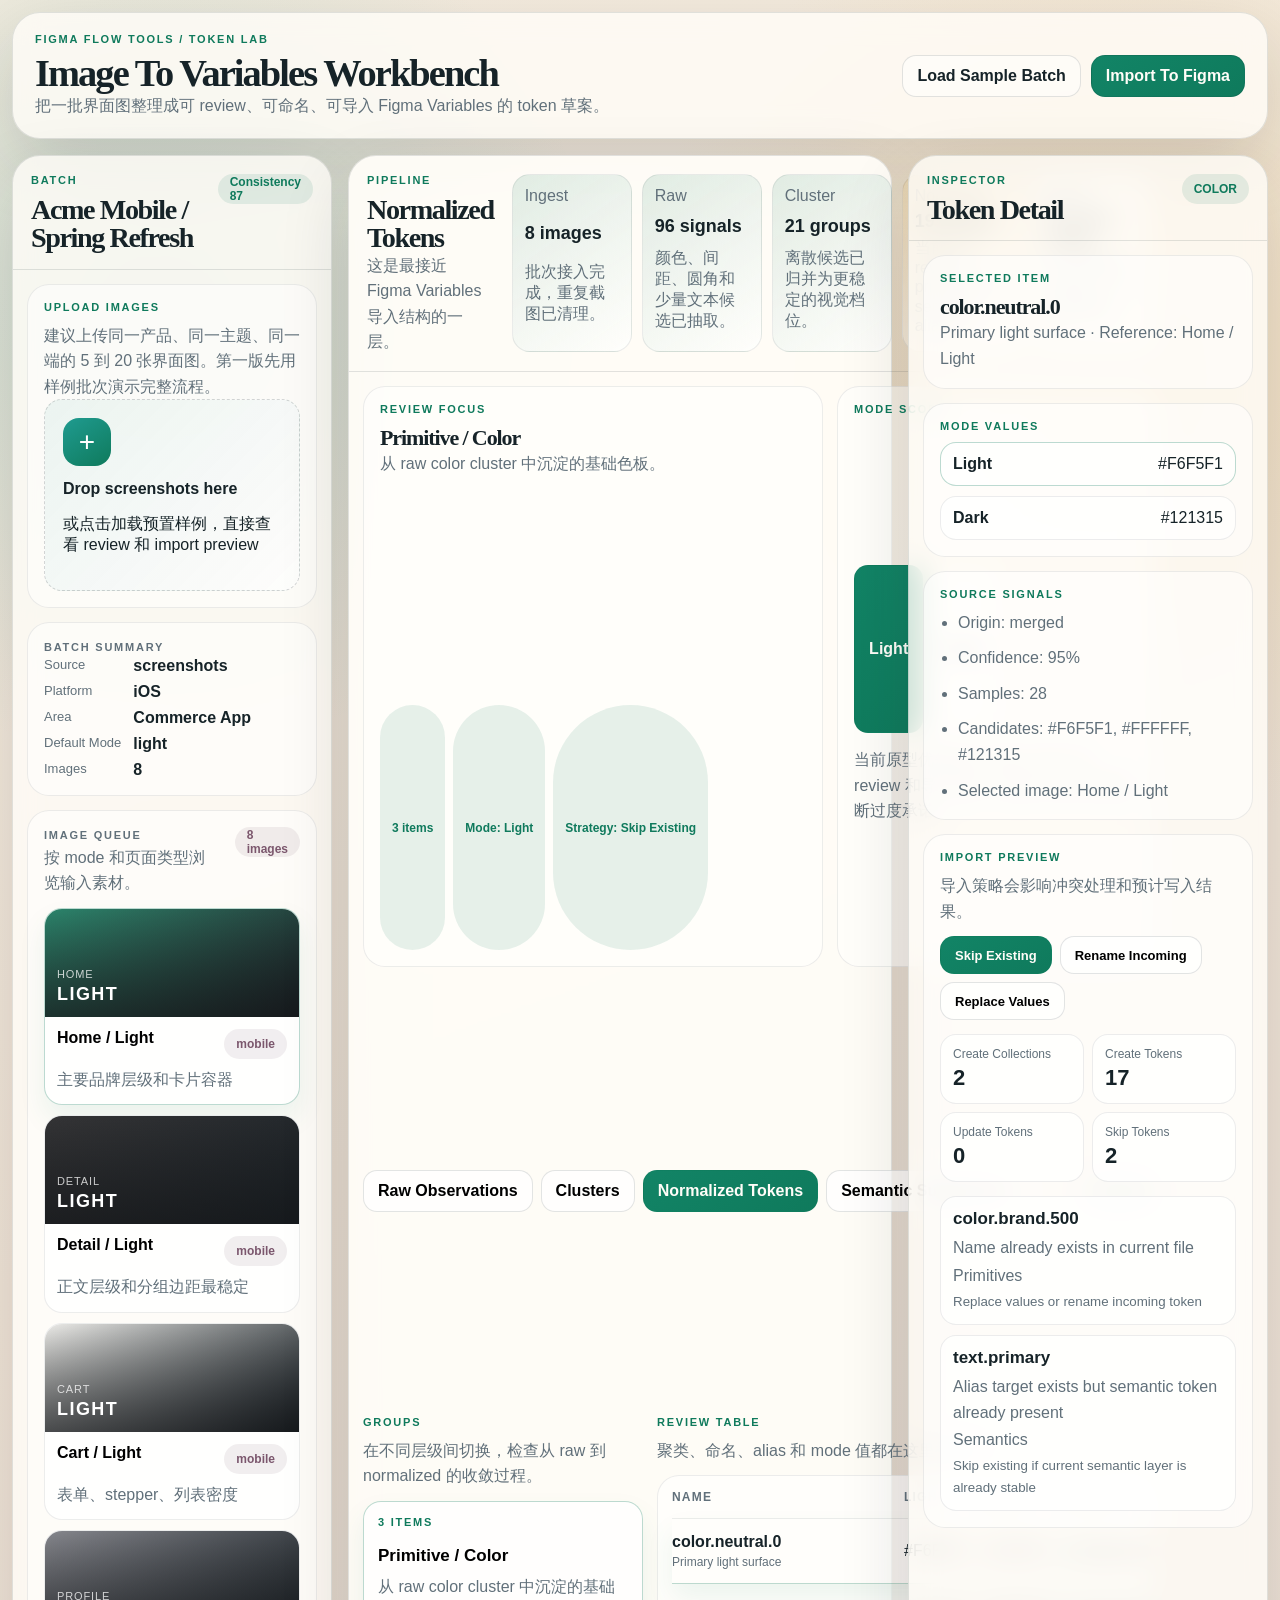
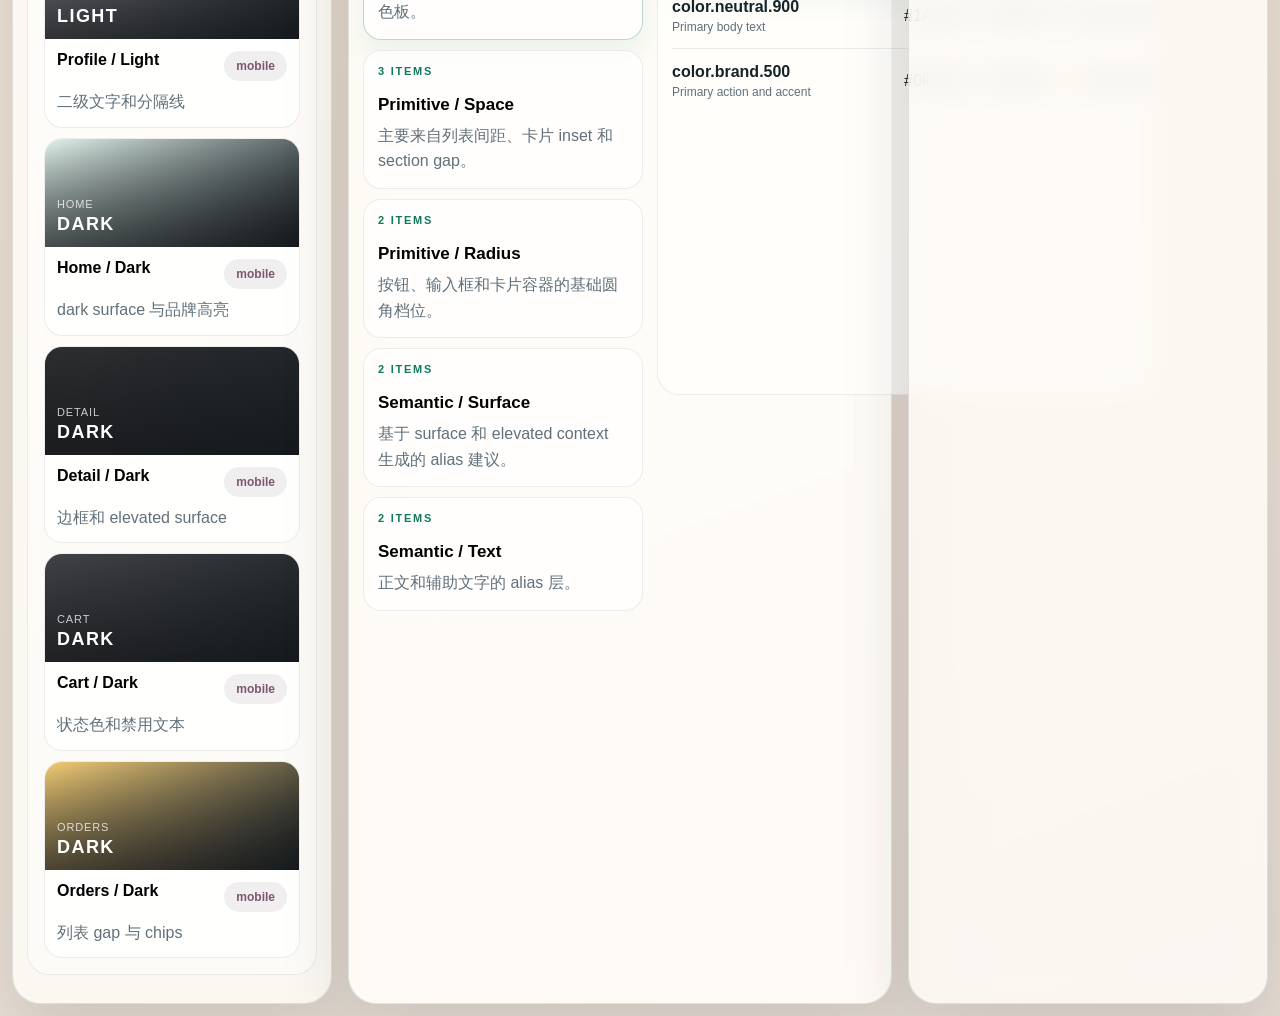
==== tools/token-lab/index.html @ 4b1603e0 "feat: 前端原型起草" ====
<!doctype html>
<html lang="zh-CN">
  <head>
    <meta charset="utf-8">
    <meta name="viewport" content="width=device-width, initial-scale=1">
    <title>Token Lab / Import Workbench</title>
    <link rel="stylesheet" href="./src/styles.css">
  </head>
  <body>
    <main class="shell">
      <header class="topbar">
        <div>
          <p class="eyebrow">Figma Flow Tools / Token Lab</p>
          <h1>Image To Variables Workbench</h1>
          <p class="topbar-copy">
            把一批界面图整理成可 review、可命名、可导入 Figma Variables 的 token 草案。
          </p>
        </div>
        <div class="topbar-actions">
          <button id="useSampleButton" class="ghost-button" type="button">Load Sample Batch</button>
          <button class="primary-button" type="button">Import To Figma</button>
        </div>
      </header>

      <section class="workspace">
        <aside class="panel left-panel">
          <div class="panel-header">
            <div>
              <p class="panel-kicker">Batch</p>
              <h2 id="batchName">Token Batch</h2>
            </div>
            <span id="consistencyScore" class="score-pill">Consistency 0</span>
          </div>

          <div class="panel-scroll">
            <section class="dropzone-card">
              <p class="dropzone-label">Upload Images</p>
              <p class="dropzone-copy">
                建议上传同一产品、同一主题、同一端的 5 到 20 张界面图。第一版先用样例批次演示完整流程。
              </p>
              <div class="dropzone-shell">
                <div class="dropzone-mark">+</div>
                <div>
                  <strong>Drop screenshots here</strong>
                  <p>或点击加载预置样例，直接查看 review 和 import preview</p>
                </div>
              </div>
            </section>

            <section class="summary-card">
              <p class="card-label">Batch Summary</p>
              <dl class="summary-grid" id="batchSummary"></dl>
            </section>

            <section class="summary-card">
              <div class="section-head">
                <div>
                  <p class="card-label">Image Queue</p>
                  <p class="section-copy">按 mode 和页面类型浏览输入素材。</p>
                </div>
                <span id="imageCountBadge" class="mini-badge">0 images</span>
              </div>
              <div id="imageQueue" class="image-queue"></div>
            </section>
          </div>
        </aside>

        <section class="panel center-panel">
          <div class="panel-header center-header">
            <div>
              <p class="panel-kicker">Pipeline</p>
              <h2 id="activeViewTitle">Normalized Tokens</h2>
              <p id="activeViewSummary" class="section-copy"></p>
            </div>
            <div id="stageRail" class="stage-rail" aria-label="分析阶段"></div>
          </div>

          <div class="panel-scroll center-scroll">
            <section class="workspace-strip">
              <article class="hero-card">
                <div>
                  <p class="card-label">Review Focus</p>
                  <h3 id="reviewFocusTitle">Primitives / Color</h3>
                  <p id="reviewFocusCopy" class="hero-copy"></p>
                </div>
                <div class="hero-metrics" id="heroMetrics"></div>
              </article>

              <article class="mode-card">
                <p class="card-label">Mode Scope</p>
                <div class="segmented" id="modeSwitch"></div>
                <p class="section-copy">
                  当前原型优先展示 `light / dark` 的 review 和导入差异，避免 mode 自动推断过度承诺。
                </p>
              </article>
            </section>

            <section class="view-nav">
              <div id="viewTabs" class="tab-row" aria-label="数据层级"></div>
              <div class="nav-meta">
                <span id="selectionBadge" class="selection-badge">0 selected</span>
              </div>
            </section>

            <section class="content-grid">
              <div class="group-column">
                <div class="section-head">
                  <div>
                    <p class="card-label">Groups</p>
                    <p class="section-copy">在不同层级间切换，检查从 raw 到 normalized 的收敛过程。</p>
                  </div>
                </div>
                <div id="groupList" class="group-list"></div>
              </div>

              <div class="detail-column">
                <div class="section-head">
                  <div>
                    <p class="card-label">Review Table</p>
                    <p class="section-copy">聚类、命名、alias 和 mode 值都在这里被确认。</p>
                  </div>
                </div>
                <div id="detailPane" class="detail-pane"></div>
              </div>
            </section>
          </div>
        </section>

        <aside class="panel right-panel">
          <div class="panel-header">
            <div>
              <p class="panel-kicker">Inspector</p>
              <h2 id="inspectorTitle">Token Detail</h2>
            </div>
            <span id="inspectorTypeBadge" class="type-pill">COLOR</span>
          </div>

          <div class="panel-scroll inspector-scroll">
            <section class="inspector-card">
              <p class="card-label">Selected Item</p>
              <h3 id="selectedName">Select a token</h3>
              <p id="selectedMeta" class="section-copy"></p>
            </section>

            <section class="inspector-card">
              <p class="card-label">Mode Values</p>
              <div id="modeValues" class="mode-values"></div>
            </section>

            <section class="inspector-card">
              <p class="card-label">Source Signals</p>
              <ul id="sourceSignals" class="signal-list"></ul>
            </section>

            <section class="inspector-card">
              <div class="section-head">
                <div>
                  <p class="card-label">Import Preview</p>
                  <p class="section-copy">导入策略会影响冲突处理和预计写入结果。</p>
                </div>
              </div>
              <div id="strategySwitch" class="segmented compact"></div>
              <div id="importStats" class="import-stats"></div>
              <div id="conflictList" class="conflict-list"></div>
            </section>
          </div>
        </aside>
      </section>
    </main>

    <script src="./data/mock-analysis.js"></script>
    <script src="./src/app.js"></script>
  </body>
</html>
---- tools/token-lab/src/styles.css ----
:root {
  --ink: #162328;
  --muted: #61707a;
  --line: rgba(22, 35, 40, 0.12);
  --line-strong: rgba(22, 35, 40, 0.22);
  --paper: rgba(255, 250, 242, 0.88);
  --panel: rgba(255, 253, 248, 0.8);
  --panel-strong: rgba(255, 253, 248, 0.94);
  --mint: #0f7a5c;
  --teal: #1f9b90;
  --gold: #f1bf61;
  --coral: #d66750;
  --berry: #7b576d;
  --night: #121315;
  --shadow: 0 26px 70px rgba(20, 29, 34, 0.14);
}

* {
  box-sizing: border-box;
}

html,
body {
  min-height: 100%;
}

body {
  margin: 0;
  color: var(--ink);
  font-family: "Avenir Next", "Gill Sans", sans-serif;
  background:
    radial-gradient(circle at 12% 12%, rgba(31, 155, 144, 0.18), transparent 28rem),
    radial-gradient(circle at 86% 14%, rgba(241, 191, 97, 0.24), transparent 30rem),
    linear-gradient(160deg, #f4ecdf 0%, #efe3d5 42%, #e6ddd4 100%);
}

button,
input,
select {
  font: inherit;
}

button {
  border: 0;
  cursor: pointer;
}

.shell {
  display: grid;
  grid-template-rows: auto minmax(0, 1fr);
  gap: 16px;
  width: min(1800px, calc(100% - 24px));
  min-height: 100vh;
  margin: 0 auto;
  padding: 12px 0;
}

.topbar,
.panel {
  border: 1px solid var(--line);
  border-radius: 28px;
  background: var(--panel);
  box-shadow: var(--shadow);
  backdrop-filter: blur(14px);
}

.topbar {
  display: flex;
  gap: 20px;
  align-items: center;
  justify-content: space-between;
  padding: 20px 22px;
}

.eyebrow,
.panel-kicker,
.card-label,
.group-eyebrow,
.dropzone-label {
  margin: 0 0 10px;
  color: var(--mint);
  font-size: 11px;
  font-weight: 900;
  letter-spacing: 0.16em;
  text-transform: uppercase;
}

h1,
h2,
h3 {
  margin: 0;
  font-family: Georgia, "Times New Roman", serif;
  letter-spacing: -0.05em;
}

h1 {
  font-size: clamp(30px, 3vw, 48px);
  line-height: 0.98;
}

h2 {
  font-size: clamp(24px, 2.2vw, 34px);
  line-height: 1;
}

h3 {
  font-size: 22px;
}

.topbar-copy,
.section-copy,
.hero-copy,
.dropzone-copy,
.summary-card p,
.image-meta p,
.group-card span,
.conflict-card p,
.conflict-card small {
  margin: 0;
  color: var(--muted);
  line-height: 1.6;
}

.topbar-actions {
  display: flex;
  flex-wrap: wrap;
  justify-content: flex-end;
  gap: 10px;
}

.primary-button,
.ghost-button,
.tab-button,
.segmented button {
  min-height: 42px;
  padding: 0 14px;
  border-radius: 14px;
  border: 1px solid rgba(22, 35, 40, 0.12);
  font-weight: 800;
}

.primary-button {
  color: #fffdf8;
  background: linear-gradient(145deg, #128466, #0f7a5c);
}

.ghost-button {
  color: var(--ink);
  background: rgba(255, 255, 255, 0.48);
}

.workspace {
  display: grid;
  grid-template-columns: 320px minmax(0, 1fr) 360px;
  gap: 16px;
  min-height: 0;
}

.left-panel,
.right-panel,
.center-panel {
  min-height: 0;
  display: grid;
  grid-template-rows: auto minmax(0, 1fr);
}

.center-panel {
  background: var(--panel-strong);
}

.panel-header {
  display: flex;
  gap: 14px;
  align-items: flex-start;
  justify-content: space-between;
  padding: 18px 18px 16px;
  border-bottom: 1px solid var(--line);
}

.center-header {
  gap: 18px;
}

.panel-scroll {
  min-height: 0;
  overflow: auto;
  padding: 14px;
}

.dropzone-card,
.summary-card,
.hero-card,
.mode-card,
.inspector-card {
  padding: 16px;
  border: 1px solid rgba(22, 35, 40, 0.08);
  border-radius: 22px;
  background: rgba(255, 255, 255, 0.52);
}

.dropzone-card,
.summary-card,
.inspector-card {
  margin-bottom: 14px;
}

.dropzone-shell {
  display: grid;
  gap: 14px;
  padding: 18px;
  border: 1px dashed rgba(22, 35, 40, 0.18);
  border-radius: 18px;
  background:
    linear-gradient(135deg, rgba(15, 122, 92, 0.08), transparent),
    rgba(255, 255, 255, 0.56);
}

.dropzone-mark {
  display: grid;
  place-items: center;
  width: 48px;
  height: 48px;
  border-radius: 16px;
  color: #fff;
  background: linear-gradient(145deg, #1f9b90, #0f7a5c);
  font-size: 28px;
  font-weight: 400;
}

.score-pill,
.mini-badge,
.selection-badge,
.metric-chip,
.type-pill {
  display: inline-flex;
  align-items: center;
  min-height: 30px;
  padding: 0 12px;
  border-radius: 999px;
  font-size: 12px;
  font-weight: 900;
}

.score-pill,
.selection-badge,
.metric-chip,
.type-pill {
  color: var(--mint);
  background: rgba(15, 122, 92, 0.1);
}

.mini-badge {
  color: var(--berry);
  background: rgba(123, 87, 109, 0.1);
}

.summary-grid {
  display: grid;
  grid-template-columns: auto 1fr;
  gap: 8px 12px;
  margin: 0;
}

.summary-grid dt {
  color: var(--muted);
  font-size: 13px;
}

.summary-grid dd {
  margin: 0;
  font-weight: 800;
}

.section-head {
  display: flex;
  gap: 14px;
  align-items: flex-start;
  justify-content: space-between;
  margin-bottom: 12px;
}

.image-queue,
.group-list,
.conflict-list,
.signal-list {
  display: grid;
  gap: 10px;
}

.image-card,
.group-card,
.observation-card {
  width: 100%;
  padding: 0;
  border: 1px solid rgba(22, 35, 40, 0.08);
  border-radius: 18px;
  background: rgba(255, 255, 255, 0.76);
  overflow: hidden;
  text-align: left;
}

.image-card[data-active="true"],
.group-card[data-active="true"],
.observation-card[data-active="true"],
.token-row[data-active="true"] {
  border-color: rgba(15, 122, 92, 0.28);
  box-shadow: 0 14px 28px rgba(15, 122, 92, 0.08);
}

.image-thumb {
  display: grid;
  align-content: end;
  gap: 4px;
  min-height: 108px;
  padding: 12px;
  color: #fff;
  background:
    linear-gradient(180deg, rgba(18, 19, 21, 0.05), rgba(18, 19, 21, 0.6)),
    linear-gradient(145deg, color-mix(in srgb, var(--accent) 88%, white), #1c2328);
}

.image-thumb span,
.image-thumb strong {
  text-transform: uppercase;
  letter-spacing: 0.08em;
}

.image-thumb span {
  font-size: 11px;
  opacity: 0.76;
}

.image-thumb strong {
  font-size: 18px;
}

.image-meta {
  padding: 12px;
}

.image-meta-head {
  display: flex;
  gap: 10px;
  justify-content: space-between;
  margin-bottom: 8px;
}

.stage-rail {
  display: grid;
  grid-template-columns: repeat(5, minmax(120px, 1fr));
  gap: 10px;
  min-width: 560px;
}

.stage-card {
  display: grid;
  gap: 4px;
  padding: 12px;
  border: 1px solid rgba(22, 35, 40, 0.08);
  border-radius: 18px;
  background: rgba(255, 255, 255, 0.52);
}

.stage-card p,
.stage-card span {
  margin: 0;
  color: var(--muted);
}

.stage-card strong {
  font-size: 18px;
}

.stage-card[data-status="done"] {
  background: linear-gradient(145deg, rgba(15, 122, 92, 0.12), rgba(255, 255, 255, 0.64));
}

.stage-card[data-status="active"] {
  background: linear-gradient(145deg, rgba(241, 191, 97, 0.2), rgba(255, 255, 255, 0.64));
}

.center-scroll {
  display: grid;
  gap: 14px;
}

.workspace-strip {
  display: grid;
  grid-template-columns: minmax(0, 1.3fr) minmax(280px, 0.9fr);
  gap: 14px;
}

.hero-card,
.mode-card {
  display: grid;
  gap: 14px;
}

.hero-metrics,
.segmented,
.tab-row,
.import-stats {
  display: flex;
  flex-wrap: wrap;
  gap: 8px;
}

.segmented button,
.tab-button {
  background: rgba(255, 255, 255, 0.7);
}

.segmented button.is-active,
.tab-button.is-active {
  color: #fffdf8;
  border-color: rgba(15, 122, 92, 0.28);
  background: linear-gradient(145deg, #128466, #0f7a5c);
}

.segmented.compact button {
  min-height: 38px;
  font-size: 13px;
}

.view-nav {
  display: flex;
  gap: 14px;
  align-items: center;
  justify-content: space-between;
}

.content-grid {
  display: grid;
  grid-template-columns: 280px minmax(0, 1fr);
  gap: 14px;
}

.group-column,
.detail-column {
  min-height: 0;
}

.group-list {
  align-content: start;
}

.group-card {
  display: grid;
  gap: 8px;
  padding: 14px;
}

.group-card strong,
.observation-card strong,
.conflict-card strong {
  font-size: 17px;
}

.detail-pane {
  min-height: 520px;
  padding: 14px;
  border: 1px solid rgba(22, 35, 40, 0.08);
  border-radius: 22px;
  background: rgba(255, 255, 255, 0.64);
}

.observation-list {
  display: grid;
  gap: 10px;
}

.observation-card {
  display: grid;
  gap: 10px;
  padding: 14px;
}

.observation-head {
  display: flex;
  gap: 12px;
  align-items: flex-start;
}

.observation-head p,
.observation-foot {
  margin: 0;
  color: var(--muted);
}

.swatch,
.confidence-tag {
  flex: 0 0 auto;
  width: 34px;
  height: 34px;
  border-radius: 12px;
}

.swatch {
  border: 1px solid rgba(22, 35, 40, 0.1);
  background: var(--swatch);
}

.confidence-tag {
  display: grid;
  place-items: center;
  width: auto;
  min-width: 42px;
  padding: 0 8px;
  color: var(--berry);
  background: rgba(123, 87, 109, 0.1);
  font-size: 11px;
  font-weight: 900;
}

.token-table {
  display: grid;
}

.token-row {
  display: grid;
  grid-template-columns: minmax(220px, 1.8fr) 1fr 1fr 120px;
  gap: 12px;
  align-items: center;
  width: 100%;
  padding: 14px 0;
  border-bottom: 1px solid rgba(22, 35, 40, 0.08);
  background: transparent;
  color: inherit;
  text-align: left;
}

.token-row:last-child {
  border-bottom: 0;
}

.token-row-head {
  padding-top: 0;
  color: var(--muted);
  font-size: 12px;
  font-weight: 900;
  letter-spacing: 0.1em;
  text-transform: uppercase;
}

.token-name {
  display: grid;
  gap: 4px;
}

.token-name small {
  color: var(--muted);
  font-size: 12px;
}

.status-dot {
  display: inline-block;
  width: 10px;
  height: 10px;
  margin-right: 8px;
  border-radius: 999px;
  vertical-align: middle;
}

.status-dot[data-status="approved"] {
  background: var(--mint);
}

.status-dot[data-status="reviewed"] {
  background: var(--gold);
}

.status-dot[data-status="normalized"] {
  background: var(--berry);
}

.inspector-scroll {
  padding-bottom: 18px;
}

.mode-values {
  display: grid;
  gap: 10px;
}

.mode-value-card {
  display: flex;
  align-items: center;
  justify-content: space-between;
  gap: 12px;
  padding: 12px;
  border: 1px solid rgba(22, 35, 40, 0.08);
  border-radius: 16px;
  background: rgba(255, 255, 255, 0.66);
}

.mode-value-card[data-active="true"] {
  border-color: rgba(15, 122, 92, 0.28);
}

.signal-list {
  margin: 0;
  padding-left: 18px;
  color: var(--muted);
}

.signal-list li {
  line-height: 1.6;
}

.import-stats {
  margin-top: 14px;
  margin-bottom: 14px;
}

.stat-card,
.conflict-card {
  padding: 12px;
  border: 1px solid rgba(22, 35, 40, 0.08);
  border-radius: 16px;
  background: rgba(255, 255, 255, 0.7);
}

.stat-card {
  flex: 1 1 140px;
  display: grid;
  gap: 4px;
}

.stat-card span {
  color: var(--muted);
  font-size: 12px;
}

.stat-card strong {
  font-size: 22px;
}

.conflict-card {
  display: grid;
  gap: 6px;
}

.conflict-card span,
.conflict-card small {
  color: var(--muted);
}

.empty-state {
  display: grid;
  place-items: center;
  min-height: 240px;
  color: var(--muted);
}

@media (max-width: 1260px) {
  .workspace {
    grid-template-columns: 300px minmax(0, 1fr);
  }

  .right-panel {
    grid-column: 1 / -1;
  }

  .stage-rail {
    min-width: 100%;
    grid-template-columns: repeat(5, minmax(0, 1fr));
  }
}

@media (max-width: 980px) {
  .shell {
    width: min(100%, calc(100% - 16px));
    padding: 8px 0;
  }

  .topbar,
  .panel {
    border-radius: 22px;
  }

  .topbar,
  .workspace,
  .workspace-strip,
  .content-grid {
    grid-template-columns: 1fr;
  }

  .workspace {
    display: grid;
  }

  .stage-rail {
    overflow: auto;
    padding-bottom: 4px;
  }

  .token-row,
  .token-row-head {
    grid-template-columns: minmax(160px, 1.4fr) repeat(3, minmax(0, 1fr));
    font-size: 13px;
  }
}
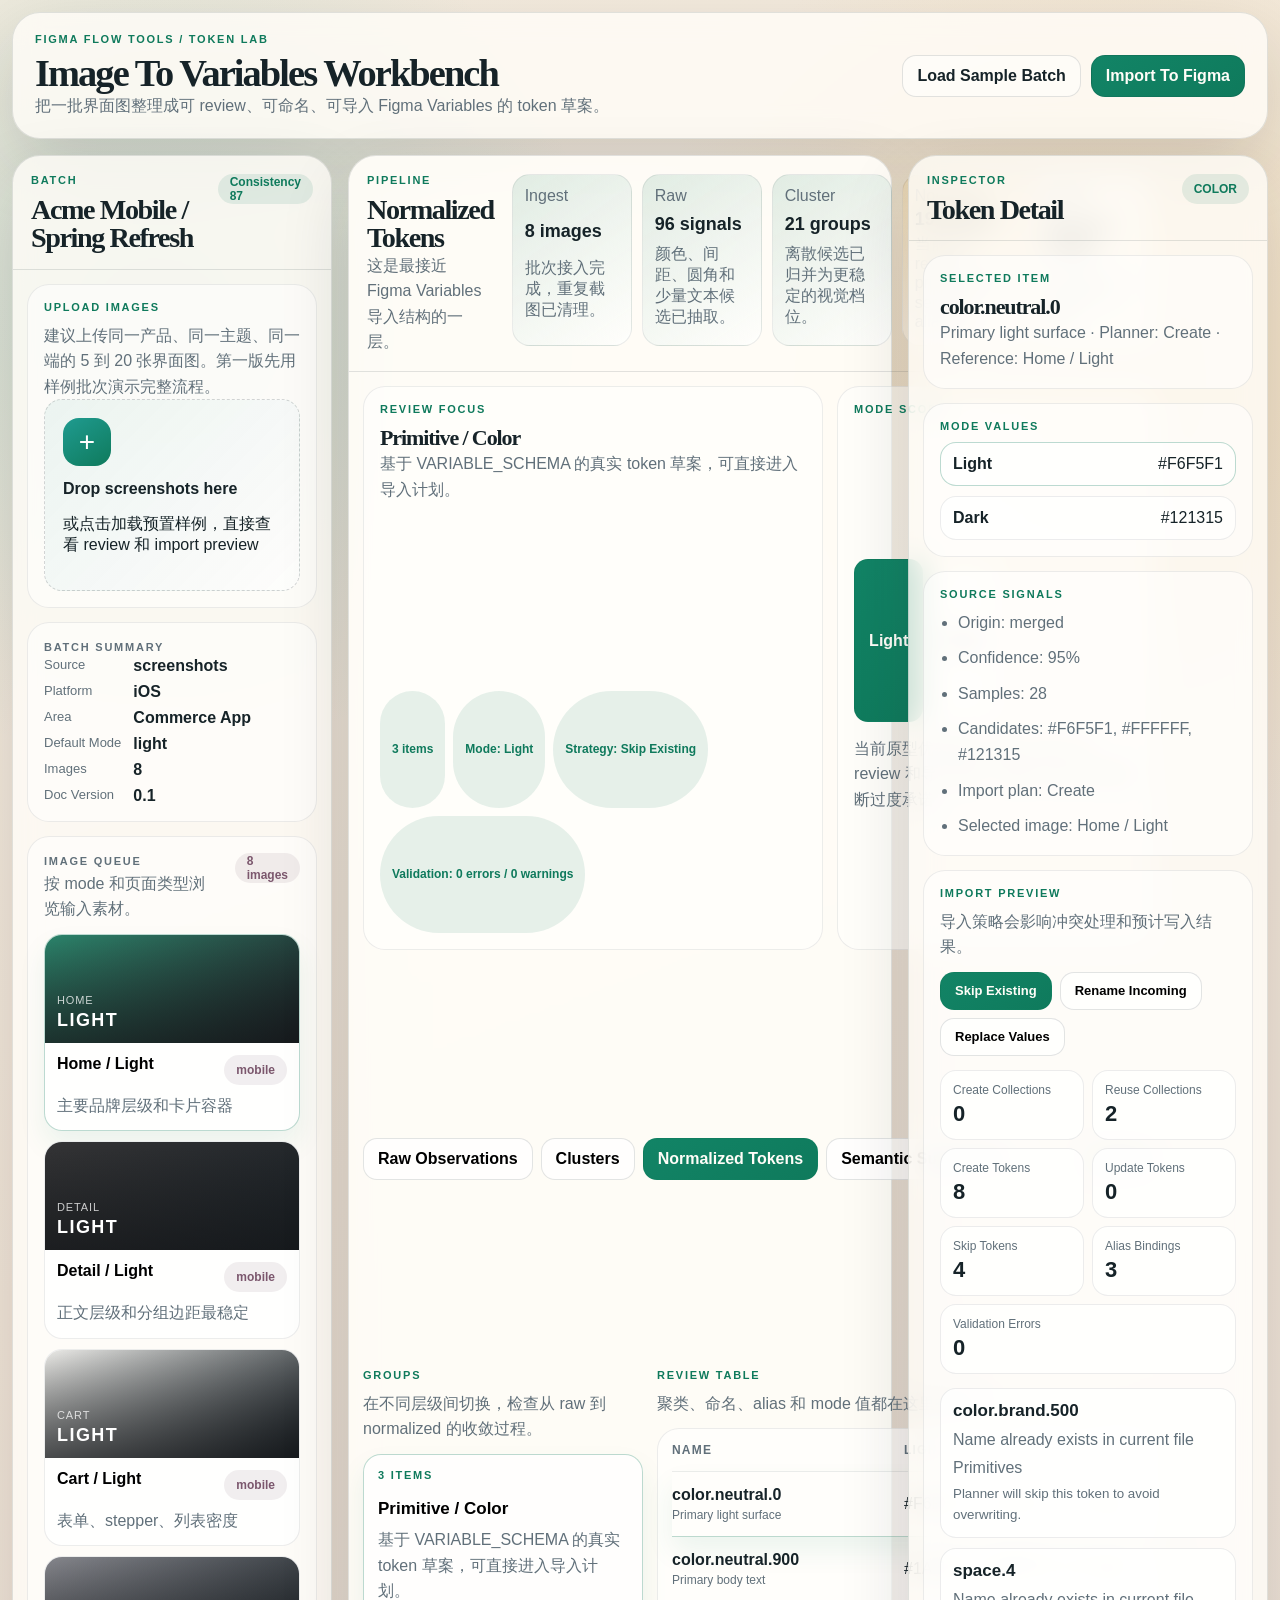
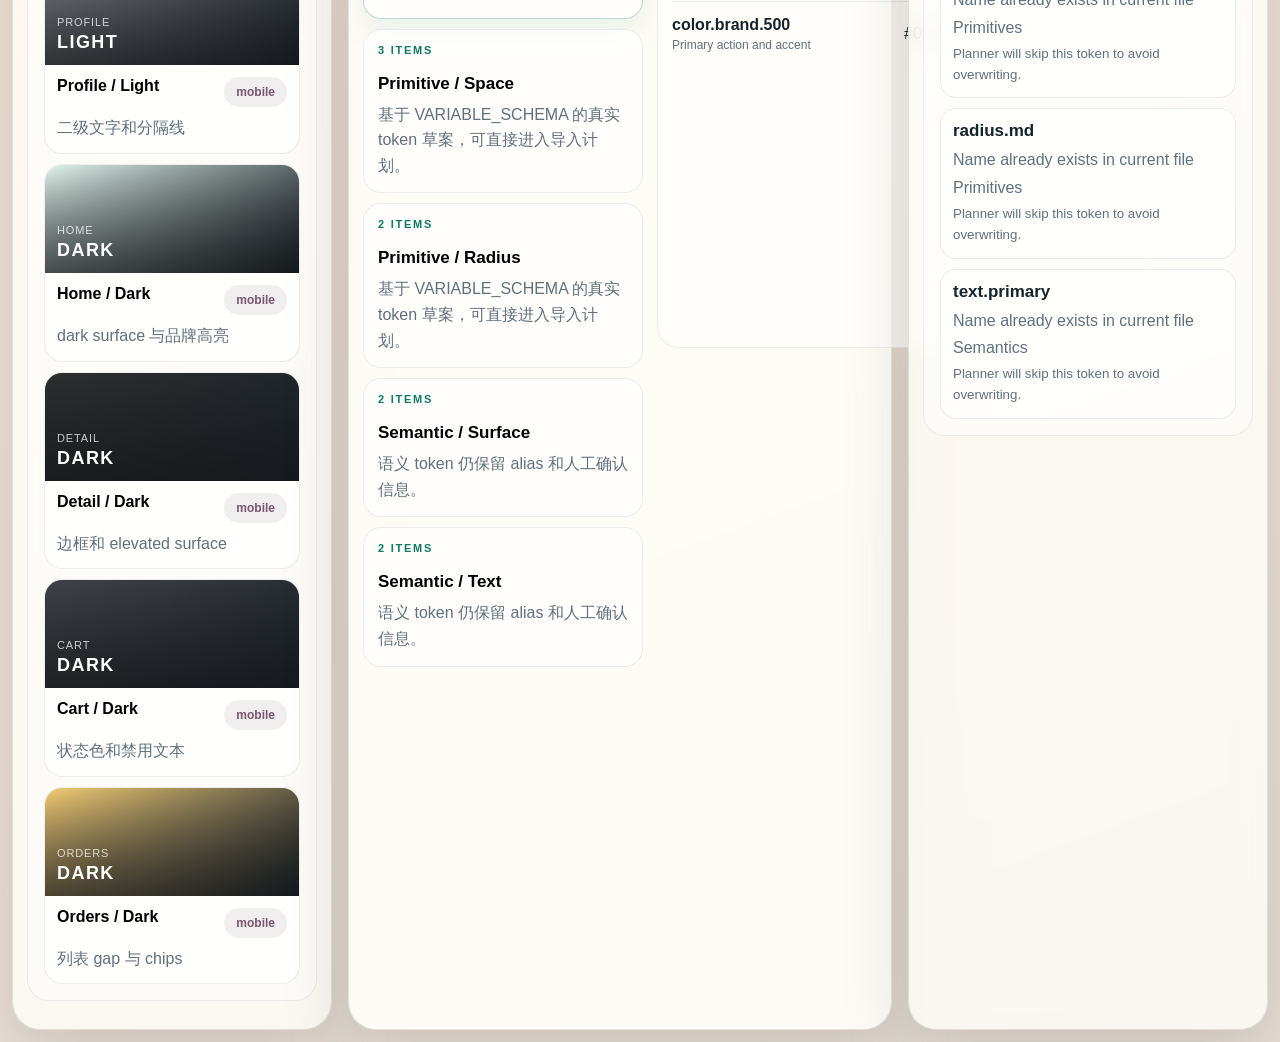
==== commit cd8cb06c: "feat: 设计数据结构实例" ====
--- a/tools/token-lab/index.html
+++ b/tools/token-lab/index.html
@@ -169,6 +169,7 @@
     </main>
 
     <script src="./data/mock-analysis.js"></script>
+    <script src="./src/import-planner.js"></script>
     <script src="./src/app.js"></script>
   </body>
 </html>
